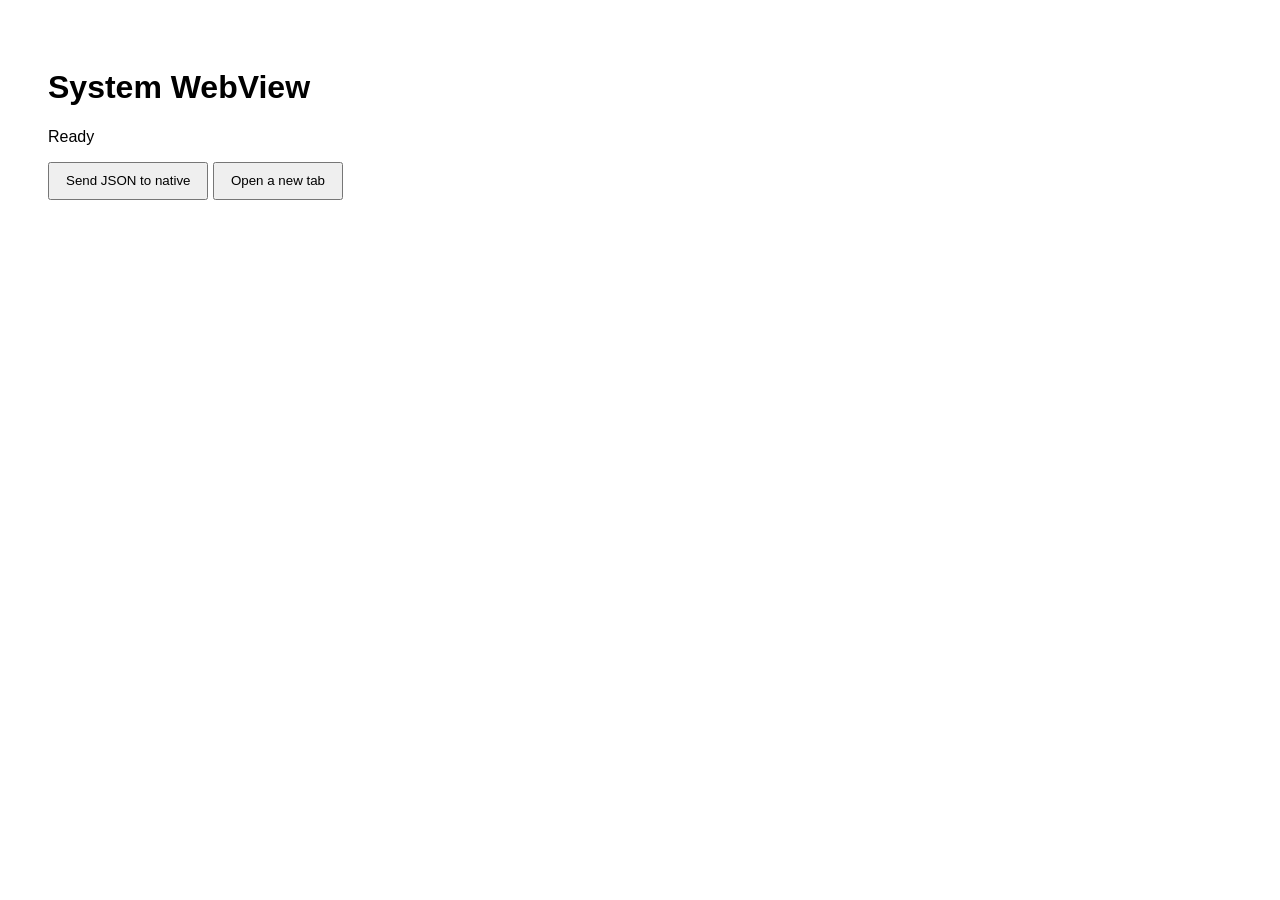
==== samples/demo/resources/demo.html @ 526d8764 "chore(repo): establish initial system webview baseline Why: Create a versioned baseline before execu" ====
<!doctype html>
<html lang="en">
<meta charset="utf-8">
<meta name="viewport" content="width=device-width, initial-scale=1">
<title>System WebView</title>
<style>
  html, body { min-height: 100%; margin: 0; }
  body { box-sizing: border-box; font: 16px -apple-system, sans-serif; padding: 3rem; }
  button { padding: .6rem 1rem; }
</style>
<h1>System WebView</h1>
<p id="status">Ready</p>
<button id="send">Send JSON to native</button>
<button id="new-tab">Open a new tab</button>
<script>
  document.querySelector('#send').onclick = () => {
    window.webkit.messageHandlers.systemWebView.postMessage({ type: 'hello', message: 'Hello from WKWebView' });
  };
  document.querySelector('#new-tab').onclick = () => {
    window.open('https://example.com/', '_blank');
  };
  window.addEventListener('system-webview-message', event => {
    document.querySelector('#status').textContent = event.detail.message;
  });
</script>
</html>
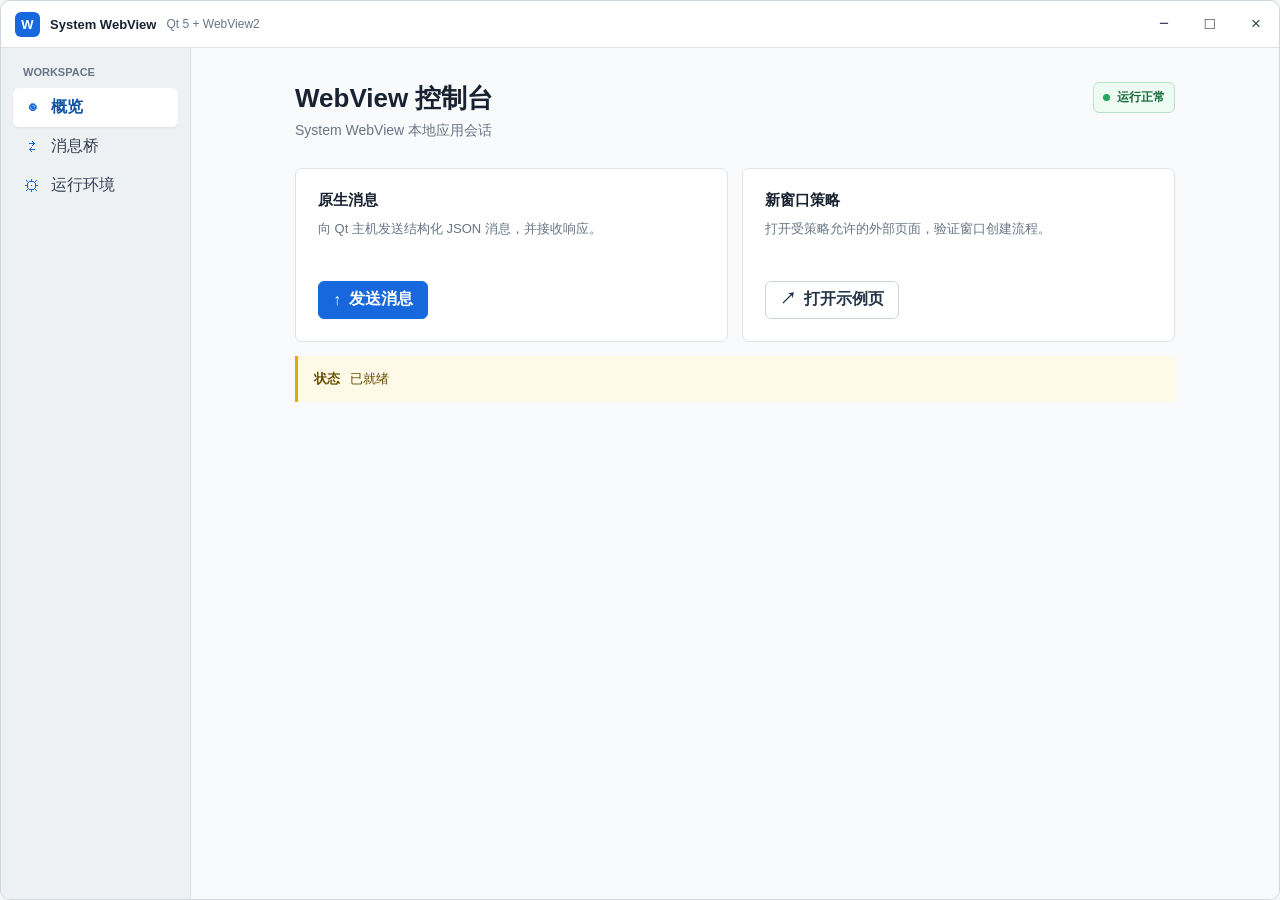
==== commit ed793543: "feat: polish frameless demo and documentation" ====
--- a/samples/demo/resources/demo.html
+++ b/samples/demo/resources/demo.html
@@ -1,26 +1,214 @@
 <!doctype html>
-<html lang="en">
+<html lang="zh-CN">
 <meta charset="utf-8">
 <meta name="viewport" content="width=device-width, initial-scale=1">
 <title>System WebView</title>
 <style>
-  html, body { min-height: 100%; margin: 0; }
-  body { box-sizing: border-box; font: 16px -apple-system, sans-serif; padding: 3rem; }
-  button { padding: .6rem 1rem; }
+  :root {
+    color-scheme: light;
+    font-family: Inter, "Segoe UI", "PingFang SC", sans-serif;
+    color: #182230;
+    background: #f4f6f8;
+  }
+  * { box-sizing: border-box; letter-spacing: 0; }
+  html, body { width: 100%; height: 100%; margin: 0; overflow: hidden; }
+  body {
+    display: flex;
+    flex-direction: column;
+    border: 1px solid #cfd6dd;
+    border-radius: 10px;
+    background: #f8fafb;
+    box-shadow: inset 0 1px #ffffffb3;
+  }
+  button { font: inherit; }
+  .titlebar {
+    display: flex;
+    flex: 0 0 46px;
+    align-items: stretch;
+    background: #ffffff;
+    border-bottom: 1px solid #dfe3e8;
+    user-select: none;
+  }
+  .drag-region {
+    display: flex;
+    min-width: 0;
+    flex: 1;
+    align-items: center;
+    gap: 10px;
+    padding: 0 14px;
+  }
+  .app-mark {
+    display: grid;
+    width: 25px;
+    height: 25px;
+    place-items: center;
+    border-radius: 6px;
+    background: #1668dc;
+    color: #ffffff;
+    font-size: 13px;
+    font-weight: 700;
+  }
+  .app-name { overflow: hidden; font-size: 13px; font-weight: 600; text-overflow: ellipsis; white-space: nowrap; }
+  .runtime { color: #697586; font-size: 12px; }
+  .window-controls { display: flex; }
+  .window-control {
+    width: 46px;
+    height: 46px;
+    border: 0;
+    background: transparent;
+    color: #344054;
+    cursor: default;
+    font-size: 17px;
+  }
+  .window-control:hover { background: #eef1f4; }
+  .window-control.close:hover { background: #c42b1c; color: #ffffff; }
+  .shell { display: grid; min-height: 0; flex: 1; grid-template-columns: 190px 1fr; }
+  nav {
+    padding: 18px 12px;
+    background: #eef1f4;
+    border-right: 1px solid #dfe3e8;
+  }
+  .nav-label { margin: 0 10px 10px; color: #697586; font-size: 11px; font-weight: 700; text-transform: uppercase; }
+  .nav-item {
+    display: flex;
+    width: 100%;
+    align-items: center;
+    gap: 10px;
+    padding: 9px 10px;
+    border: 0;
+    border-radius: 6px;
+    background: transparent;
+    color: #344054;
+    text-align: left;
+  }
+  .nav-item.active { background: #ffffff; color: #1254a1; font-weight: 600; box-shadow: 0 1px 2px #18223014; }
+  .nav-icon { width: 18px; color: #1668dc; text-align: center; }
+  main { min-width: 0; overflow: auto; padding: 34px 38px; background: #f8fafb; }
+  .content { max-width: 880px; margin: 0 auto; }
+  .page-head { display: flex; align-items: flex-start; justify-content: space-between; gap: 20px; }
+  h1 { margin: 0; font-size: 26px; line-height: 1.25; }
+  .subtitle { margin: 7px 0 0; color: #697586; font-size: 14px; }
+  .badge {
+    display: inline-flex;
+    align-items: center;
+    gap: 7px;
+    padding: 6px 9px;
+    border: 1px solid #b7e2c7;
+    border-radius: 6px;
+    background: #eefbf3;
+    color: #176b3a;
+    font-size: 12px;
+    font-weight: 600;
+    white-space: nowrap;
+  }
+  .dot { width: 7px; height: 7px; border-radius: 50%; background: #25a55f; }
+  .panels { display: grid; margin-top: 28px; gap: 14px; grid-template-columns: repeat(2, minmax(0, 1fr)); }
+  .panel { min-width: 0; padding: 22px; border: 1px solid #dfe3e8; border-radius: 7px; background: #ffffff; }
+  .panel h2 { margin: 0; font-size: 15px; }
+  .panel p { min-height: 42px; margin: 9px 0 20px; color: #697586; font-size: 13px; line-height: 1.6; }
+  .action {
+    display: inline-flex;
+    min-height: 38px;
+    align-items: center;
+    justify-content: center;
+    gap: 8px;
+    padding: 0 14px;
+    border: 1px solid #cbd2d9;
+    border-radius: 6px;
+    background: #ffffff;
+    color: #243447;
+    cursor: pointer;
+    font-weight: 600;
+  }
+  .action:hover { background: #f4f6f8; }
+  .action.primary { border-color: #1668dc; background: #1668dc; color: #ffffff; }
+  .action.primary:hover { background: #1254a1; }
+  .status-line {
+    display: flex;
+    margin-top: 14px;
+    align-items: center;
+    gap: 10px;
+    padding: 14px 16px;
+    border-left: 3px solid #e6a700;
+    background: #fff9e8;
+    color: #664d00;
+    font-size: 13px;
+  }
+  @media (max-width: 720px) {
+    .runtime, nav { display: none; }
+    .shell { grid-template-columns: 1fr; }
+    main { padding: 24px 18px; }
+    .panels { grid-template-columns: 1fr; }
+    .window-control { width: 42px; }
+  }
+  body.maximized { border: 0; border-radius: 0; }
 </style>
-<h1>System WebView</h1>
-<p id="status">Ready</p>
-<button id="send">Send JSON to native</button>
-<button id="new-tab">Open a new tab</button>
+<header class="titlebar">
+  <div class="drag-region" id="drag-region">
+    <span class="app-mark">W</span>
+    <span class="app-name">System WebView</span>
+    <span class="runtime">Qt 5 + WebView2</span>
+  </div>
+  <div class="window-controls">
+    <button class="window-control" data-window="minimize" title="最小化" aria-label="最小化">&#8722;</button>
+    <button class="window-control" data-window="maximize" title="最大化或还原" aria-label="最大化或还原">&#9633;</button>
+    <button class="window-control close" data-window="close" title="关闭" aria-label="关闭">&#215;</button>
+  </div>
+</header>
+<div class="shell">
+  <nav aria-label="主导航">
+    <p class="nav-label">Workspace</p>
+    <button class="nav-item active"><span class="nav-icon">&#9673;</span>概览</button>
+    <button class="nav-item"><span class="nav-icon">&#8644;</span>消息桥</button>
+    <button class="nav-item"><span class="nav-icon">&#9881;</span>运行环境</button>
+  </nav>
+  <main>
+    <div class="content">
+      <div class="page-head">
+        <div>
+          <h1>WebView 控制台</h1>
+          <p class="subtitle">System WebView 本地应用会话</p>
+        </div>
+        <span class="badge"><span class="dot"></span>运行正常</span>
+      </div>
+      <section class="panels">
+        <article class="panel">
+          <h2>原生消息</h2>
+          <p>向 Qt 主机发送结构化 JSON 消息，并接收响应。</p>
+          <button class="action primary" id="send"><span>&#8593;</span>发送消息</button>
+        </article>
+        <article class="panel">
+          <h2>新窗口策略</h2>
+          <p>打开受策略允许的外部页面，验证窗口创建流程。</p>
+          <button class="action" id="new-tab"><span>&#8599;</span>打开示例页</button>
+        </article>
+      </section>
+      <div class="status-line"><strong>状态</strong><span id="status">已就绪</span></div>
+    </div>
+  </main>
+</div>
 <script>
+  const post = (type, payload) => window.systemWebView.postMessage({ version: 1, type, payload });
+  document.querySelector('#drag-region').onmousedown = event => {
+    if (event.button === 0) post('window', { action: 'drag' });
+  };
+  document.querySelector('#drag-region').ondblclick = () => post('window', { action: 'maximize' });
+  document.querySelectorAll('[data-window]').forEach(button => {
+    button.onclick = () => post('window', { action: button.dataset.window });
+  });
   document.querySelector('#send').onclick = () => {
-    window.webkit.messageHandlers.systemWebView.postMessage({ type: 'hello', message: 'Hello from WKWebView' });
+    post('hello', { message: 'Hello from System WebView' });
+    document.querySelector('#status').textContent = '消息已发送';
   };
   document.querySelector('#new-tab').onclick = () => {
     window.open('https://example.com/', '_blank');
   };
   window.addEventListener('system-webview-message', event => {
-    document.querySelector('#status').textContent = event.detail.message;
+    if (event.detail.type === 'window-state') {
+      document.body.classList.toggle('maximized', event.detail.payload.maximized);
+      return;
+    }
+    document.querySelector('#status').textContent = event.detail.payload.message;
   });
 </script>
 </html>
